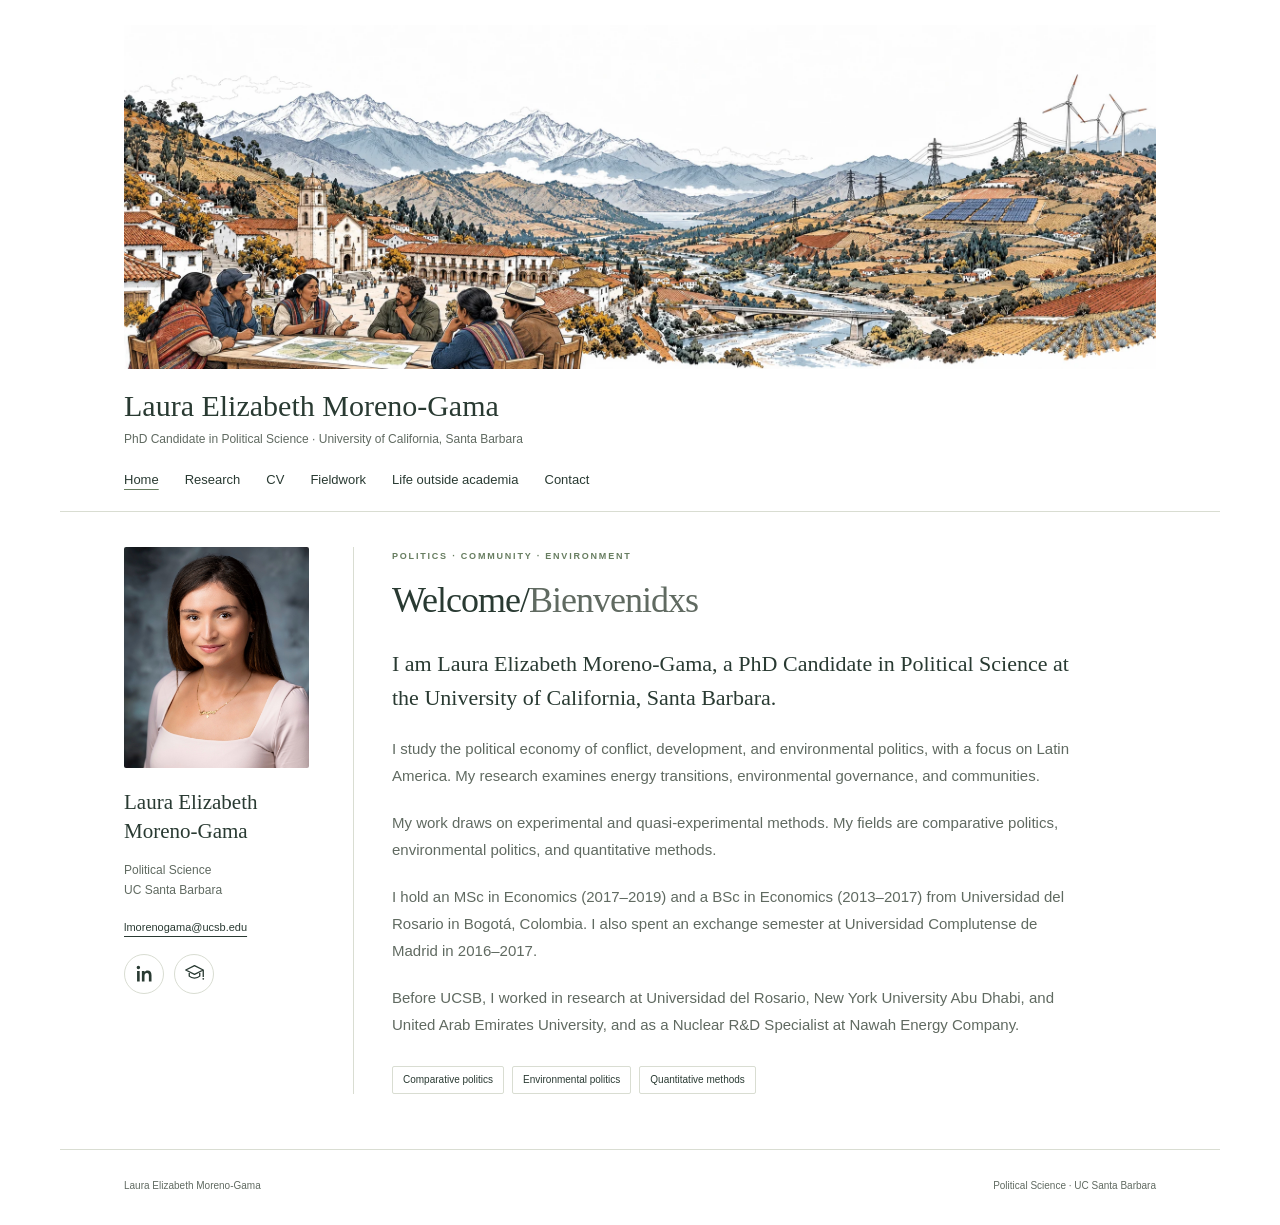
==== index.html @ 725a208e "Add LinkedIn and Google Scholar icons to profile sidebar" ====
<!DOCTYPE html>
<html lang="en">
<head>
  <meta charset="utf-8">
  <meta name="viewport" content="width=device-width, initial-scale=1">
  <meta name="description" content="Laura Elizabeth Moreno-Gama, PhD Candidate in Political Science at the University of California, Santa Barbara. Comparative politics, political economy, and environmental politics.">
  <meta name="theme-color" content="#ffffff">
  <title>Laura Elizabeth Moreno-Gama · Political Science</title>
  <link rel="stylesheet" href="assets/style.css">
</head>
<body>
  <a class="skip" href="#main">Skip to content</a>
  <header class="header">
    <figure class="research-banner"><img src="assets/community-energy-banner.webp" width="2048" height="683" alt="Illustrated Andean landscape with Indigenous community leaders discussing a land plan, a town, river, farmland, solar panels, and wind turbines." fetchpriority="high"></figure>
    <a class="wordmark" href="index.html" aria-label="Laura Elizabeth Moreno-Gama, home">Laura Elizabeth Moreno-Gama<span>PhD Candidate in Political Science · University of California, Santa Barbara</span></a>
    <nav aria-label="Main navigation"><a href="index.html" aria-current="page">Home</a><a href="research.html">Research</a><a href="cv.html">CV</a><a href="fieldwork.html">Fieldwork</a><a href="life.html">Life outside academia</a><a href="contact.html">Contact</a></nav>
  </header>
  <main id="main" class="home-layout">
    <aside class="profile-sidebar" aria-label="Profile and contact information">
      <img class="portrait-photo" src="assets/Laura.jpg" alt="Portrait of Laura Elizabeth Moreno-Gama" width="1362" height="1630">
      <p class="sidebar-name">Laura Elizabeth<br>Moreno-Gama</p>
      <p class="sidebar-affiliation">Political Science<br>UC Santa Barbara</p>
      <a class="sidebar-email" href="mailto:lmorenogama@ucsb.edu">lmorenogama@ucsb.edu</a>
      <div class="profile-links" aria-label="Academic and professional profiles">
        <a href="https://www.linkedin.com/in/laura-elizabeth-moreno-gama-568372117/" aria-label="Laura Elizabeth Moreno-Gama on LinkedIn" title="LinkedIn"><svg viewBox="0 0 24 24" aria-hidden="true" fill="currentColor"><path d="M5 3a2 2 0 1 0 0 4 2 2 0 0 0 0-4ZM3.5 9h3v12h-3ZM9 9h3v1.6c.8-1.2 1.9-1.9 3.5-1.9 3.2 0 4.5 2 4.5 5.3v7h-3v-6.5c0-1.8-.5-3-2.2-3-1.8 0-2.8 1.3-2.8 3.3V21H9Z"/></svg></a>
        <a href="https://scholar.google.com/citations?user=uD2NtRcAAAAJ&amp;hl=en&amp;authuser=1" aria-label="Laura Elizabeth Moreno-Gama on Google Scholar" title="Google Scholar"><svg viewBox="0 0 24 24" aria-hidden="true" fill="none" stroke="currentColor" stroke-width="1.5" stroke-linejoin="round"><path d="m2 8 10-5 10 5-10 5-10-5ZM6 10v5c3 3 9 3 12 0v-5M22 8v8"/><circle cx="22" cy="18" r="1" fill="currentColor" stroke="none"/></svg></a>
      </div>
    </aside>
    <section class="welcome" aria-labelledby="welcome-title">
      <p class="eyebrow">Politics · Community · Environment</p>
      <h1 id="welcome-title">Welcome/<span lang="es">Bienvenidxs</span></h1>
      <p class="welcome-lead">I am Laura Elizabeth Moreno-Gama, a PhD Candidate in Political Science at the University of California, Santa Barbara.</p>
      <p>I study the political economy of conflict, development, and environmental politics, with a focus on Latin America. My research examines energy transitions, environmental governance, and communities.</p>
      <p>My work draws on experimental and quasi-experimental methods. My fields are comparative politics, environmental politics, and quantitative methods.</p>
      <p>I hold an MSc in Economics (2017–2019) and a BSc in Economics (2013–2017) from Universidad del Rosario in Bogotá, Colombia. I also spent an exchange semester at Universidad Complutense de Madrid in 2016–2017.</p>
      <p>Before UCSB, I worked in research at Universidad del Rosario, New York University Abu Dhabi, and United Arab Emirates University, and as a Nuclear R&amp;D Specialist at Nawah Energy Company.</p>
      <div class="tags" aria-label="Research interests"><span>Comparative politics</span><span>Environmental politics</span><span>Quantitative methods</span></div>
    </section>
  </main>
  <footer><span>Laura Elizabeth Moreno-Gama</span><span>Political Science · UC Santa Barbara</span></footer>
</body>
</html>
---- assets/style.css ----
:root{--paper:#ffffff;--ink:#293a32;--muted:#606a61;--sage:#677d60;--line:#d9ddd2;--wash:#ffffff}*{box-sizing:border-box}html{scroll-behavior:smooth;scroll-padding-top:30px}body{margin:0;background:var(--paper);color:var(--ink);font-family:Arial,Helvetica,sans-serif;font-size:16px;line-height:1.65}a{color:inherit;text-underline-offset:5px}a:focus-visible{outline:2px solid var(--sage);outline-offset:6px}.skip{position:absolute;top:-100px;left:20px;background:var(--paper);padding:12px;z-index:10}.skip:focus{top:12px}.header,main,footer{max-width:1240px;margin:auto;padding-left:64px;padding-right:64px}.header{display:flex;justify-content:space-between;align-items:center;padding-top:30px;padding-bottom:26px;border-bottom:1px solid var(--line);gap:25px}.wordmark{text-decoration:none;font-family:Georgia,'Times New Roman',serif;font-size:21px}.wordmark span{display:block;font-family:Arial,sans-serif;font-size:10px;letter-spacing:1.6px;text-transform:uppercase;color:var(--muted);margin-top:2px}nav{display:flex;gap:30px;font-size:13px}nav a{text-decoration:none}nav a:hover,.text-link:hover{color:var(--sage)}.hero{display:grid;grid-template-columns:1.3fr 1fr;gap:70px;align-items:center;padding:85px 0 65px}.eyebrow,.tiny-label{text-transform:uppercase;letter-spacing:1.8px;font-size:10px;font-weight:600}.eyebrow{color:var(--sage);margin:0 0 24px}.dot{display:inline-block;width:6px;height:6px;background:var(--sage);border-radius:100%;margin-right:8px;vertical-align:middle}h1,h2,h3{font-family:Georgia,'Times New Roman',serif;font-weight:400;line-height:1.12;letter-spacing:-1.6px}h1{font-size:clamp(42px,4.8vw,65px);margin:0 0 28px}.period{color:var(--sage)}.affiliation{font-size:14px;line-height:1.8}.affiliation span{color:var(--muted)}.intro{max-width:420px;color:var(--muted);font-size:16px;margin:25px 0}.text-link{display:inline-flex;gap:35px;border-bottom:1px solid var(--sage);padding-bottom:7px;font-size:12px;text-decoration:none;margin-top:8px}.portrait{margin:0}.portrait-frame{position:relative;height:410px;background:#e8ecdf;overflow:hidden;border-radius:48% 48% 2px 2px;color:#7b8c6c}.botanical{height:100%;width:100%;opacity:.65;position:absolute;left:0;top:0}.portrait-note{position:absolute;bottom:28px;left:0;right:0;text-align:center;display:flex;flex-direction:column;font-family:Georgia,serif;font-size:20px;gap:4px}.portrait-note .tiny-label{font-family:Arial,sans-serif;font-size:8px}figcaption{font-size:10px;color:var(--muted);text-align:center;margin-top:15px;letter-spacing:.3px}.interlude{display:flex;align-items:center;gap:30px;padding:19px 0;border-top:1px solid var(--line);border-bottom:1px solid var(--line);font-size:10px;letter-spacing:2px;text-transform:uppercase;color:var(--muted)}.interlude i{color:#99a58e;font-style:normal}.section{padding:75px 0;border-bottom:1px solid var(--line)}.about{display:grid;grid-template-columns:1fr 1.3fr;gap:80px}.section-label>span{font-size:10px;letter-spacing:1.7px;text-transform:uppercase;color:var(--sage)}h2{font-size:38px;margin:20px 0;letter-spacing:-1px}.section-body p{color:var(--muted);font-size:14px;margin:0 0 20px}.section-body .lead{font-size:21px;font-family:Georgia,serif;line-height:1.55;color:var(--ink)}.section-body .editor-note{font-size:11px;color:var(--muted)}.tags{display:flex;flex-wrap:wrap;gap:8px;margin-top:28px}.tags span{font-size:10px;padding:5px 10px;border:1px solid var(--line);border-radius:2px}.research-heading{display:flex;justify-content:space-between;align-items:end;gap:30px;margin-bottom:32px}.research-heading h2{margin:0}.research-heading .eyebrow{margin-bottom:16px}.research-heading>p{font-size:12px;color:var(--muted);margin:0}.cards{display:grid;grid-template-columns:repeat(3,1fr);gap:18px}.card{background:var(--wash);padding:24px;display:flex;flex-direction:column;border:1px solid #e1e4d9}.card-top{display:flex;justify-content:space-between;color:var(--sage);font-size:13px;margin-bottom:35px}.card .tiny-label{font-size:8px;letter-spacing:1.4px;color:var(--sage);margin:0 0 12px}h3{font-size:27px;letter-spacing:-.5px;margin:0 0 18px}.description{font-size:12px;color:var(--muted);margin:0 0 28px}.card-status{font-size:9px;margin:auto 0 0;padding-top:14px;border-top:1px solid var(--line);color:var(--muted)}.cv,.contact{display:flex;justify-content:space-between;align-items:center;gap:60px}.cv h2,.contact h2{margin:0 0 18px}.cv .eyebrow,.contact .eyebrow{margin-bottom:18px}.cv p:not(.eyebrow),.contact p:not(.eyebrow){font-size:13px;color:var(--muted);margin-bottom:0}.cv-placeholder{display:flex;align-items:center;gap:24px;padding:22px 28px;border:1px solid var(--line);font-size:13px}.cv-placeholder>span:first-child{font-size:24px;color:var(--sage)}.cv-placeholder small{display:block;font-size:10px;color:var(--muted);margin-top:3px}.contact-list{min-width:290px;font-size:12px}.contact-list>div{display:flex;justify-content:space-between;gap:30px;padding:16px 0;border-bottom:1px solid var(--line)}dt{color:var(--ink)}dd{margin:0;color:var(--muted)}footer{display:flex;justify-content:space-between;gap:20px;padding-top:28px;padding-bottom:30px;font-size:10px;color:var(--muted)}footer a{text-decoration:none}@media(min-width:1500px){.hero{padding-top:100px;padding-bottom:85px}}@media(max-width:900px){.header,main,footer{padding-left:30px;padding-right:30px}.hero{gap:35px}.portrait-frame{height:360px}.about{gap:35px}.cards{gap:12px}.card{padding:18px}.research-heading{align-items:start}.contact-list{min-width:250px}}@media(max-width:650px){.header{align-items:start;flex-direction:column;gap:20px;padding-top:22px;padding-bottom:20px}nav{gap:26px;width:100%;justify-content:space-between}.header,main,footer{padding-left:24px;padding-right:24px}.hero{grid-template-columns:1fr;padding:50px 0 40px;gap:40px}h1{font-size:48px}.portrait{max-width:360px;width:100%;justify-self:center}.portrait-frame{height:360px}.eyebrow{font-size:9px;letter-spacing:1.3px}.intro{max-width:100%}.interlude{gap:16px;justify-content:space-between;font-size:8px;letter-spacing:1px}.section{padding:48px 0}.about{grid-template-columns:1fr;gap:14px}h2{font-size:33px}.research-heading{display:block}.research-heading>p{margin-top:18px}.cards{grid-template-columns:1fr;gap:16px}.card{padding:25px}.card-top{margin-bottom:24px}.description{font-size:14px}.cv,.contact{align-items:stretch;flex-direction:column;gap:24px}.cv-placeholder{align-self:start}.contact-list{margin:0;min-width:0}footer{flex-direction:column;gap:8px;padding-top:25px;padding-bottom:25px}}@media(prefers-reduced-motion:reduce){html{scroll-behavior:auto}}

.arrow{width:12px;height:12px;display:inline-block;vertical-align:middle}

/* A quiet home and separate pages, with Colombia close to the heart. */
.header,main,footer{max-width:1160px}
.wordmark{font-size:20px}
nav{gap:23px;flex-wrap:wrap}
nav a[aria-current="page"]{text-decoration:underline;text-decoration-color:var(--sage);text-decoration-thickness:1px}
.hero{min-height:calc(100svh - 210px);padding:65px 0;gap:80px;grid-template-columns:1.35fr 1fr}
.hero h1{font-size:clamp(40px,4.5vw,60px)}
.hero .intro{font-size:15px;max-width:400px}
.portrait-frame{height:345px;background:#eceee5}
.home-roots{display:flex;align-items:center;gap:12px;font-family:Georgia,serif;font-size:17px;margin:26px 0;color:var(--ink)}
.colombia-mark{display:inline-block;flex:none;width:24px;height:16px;background:linear-gradient(to bottom,#e6b82c 0 50%,#315a97 50% 75%,#b8423d 75%);border-radius:1px}
.home-links{display:flex;flex-wrap:wrap;gap:16px;margin-top:34px;font-size:13px}
.home-links a{text-decoration:none}.home-links a:hover{text-decoration:underline}.home-links span{margin-left:16px;color:#a4ad9b}
.roots-footer{display:flex;align-items:center;gap:9px}.roots-footer .colombia-mark{width:15px;height:10px}
footer{border-top:1px solid var(--line)}
.section{border:0;min-height:55vh;padding:80px 0}
.section h1{font-size:clamp(36px,4vw,48px);letter-spacing:-1px;margin:20px 0 30px}
.research-heading h1{margin:0}.research-heading{align-items:center}
.roots-note{display:flex;gap:24px;border-top:1px solid var(--line);padding:35px 0 50px;max-width:700px}
.roots-note .colombia-mark{margin-top:3px}.roots-note .eyebrow{margin:0 0 15px}.roots-note h2{font-size:28px;margin:0 0 15px}.roots-note p:last-child{font-size:14px;color:var(--muted);margin:0}
@media(max-width:900px){.header{flex-wrap:wrap}.hero{gap:35px}.portrait-frame{height:320px}.wordmark{font-size:19px}}
@media(max-width:650px){.hero{grid-template-columns:1fr;min-height:0;padding:40px 0;gap:32px}.hero h1{font-size:43px}.portrait{max-width:265px}.portrait-frame{height:270px}.hero .eyebrow{margin-bottom:20px}.home-links{gap:12px;margin-top:25px}.home-links span{margin-left:12px}nav{gap:17px;justify-content:flex-start;font-size:12px}.section{padding:42px 0;min-height:0}.research-heading{display:block}.section h1{font-size:36px}.roots-note{gap:15px}footer{padding-top:22px}}

.profile-details{max-width:760px;padding:0 0 50px;color:var(--muted);font-size:15px}.profile-details h2{color:var(--ink);font-size:30px}.profile-details li{margin:10px 0}.profile-details ul{padding-left:20px}.project-list{max-width:850px}.project{padding:27px 0;border-top:1px solid var(--line)}.project h3{font-size:26px;line-height:1.3}.project p{font-size:14px;color:var(--muted)}.project .eyebrow{font-size:9px;margin-bottom:12px}.research-intro{max-width:650px;color:var(--muted);margin-bottom:45px}.education-list>div{display:grid;grid-template-columns:140px 1fr;gap:20px;padding:20px 0;border-top:1px solid var(--line)}.education-list dd{color:var(--ink)}a.cv-placeholder{text-decoration:none}a.cv-placeholder:hover{background:var(--wash)}.contact-list a{overflow-wrap:anywhere}@media(max-width:650px){.education-list>div{grid-template-columns:1fr;gap:6px}.project h3{font-size:24px}.profile-details{padding-bottom:35px}}

/* White surfaces and a simple, uncropped portrait. */
.portrait-photo{display:block;width:100%;max-width:320px;height:auto;margin:0 auto;border-radius:2px}
.portrait-frame{background:#ffffff}
a.cv-placeholder:hover{border-color:var(--sage)}

/* Banner-led academic layout; white surfaces and the original serif typography. */
.header{display:block;padding-top:25px;padding-bottom:20px}
.research-banner{margin:0 0 17px}
.research-banner img{display:block;width:100%;height:auto;aspect-ratio:2048/683;object-fit:contain}
.research-banner figcaption{display:flex;justify-content:space-between;gap:12px;text-align:left;margin-top:8px;font-size:10px;color:var(--muted)}
.research-banner figcaption span{font-size:9px}
.wordmark{display:block;font-size:30px;line-height:1.3}
.wordmark span{font-size:12px;letter-spacing:0;text-transform:none;line-height:1.6;margin-top:5px}
.header nav{margin-top:20px;gap:26px;font-size:13px}
.home-layout{display:grid;grid-template-columns:230px minmax(0,1fr);gap:38px;padding-top:35px;padding-bottom:55px}
.profile-sidebar{border-right:1px solid var(--line);padding-right:30px;font-size:13px;min-width:0}
.profile-sidebar .portrait-photo{max-width:185px;margin:0 0 20px}
.sidebar-name{font-family:Georgia,'Times New Roman',serif;font-size:21px;line-height:1.35;margin:0 0 16px}
.sidebar-affiliation{font-size:12px;color:var(--muted);margin:0 0 16px}
.sidebar-email{font-size:11px;overflow-wrap:anywhere}
.profile-sidebar .home-roots{font-family:Arial,Helvetica,sans-serif;font-size:10px;gap:8px;margin:20px 0 0}
.profile-sidebar .colombia-mark{width:18px;height:12px}
.welcome{padding-top:2px;max-width:690px}
.welcome .eyebrow{font-size:9px;margin-bottom:14px}
.welcome h1{font-size:36px;letter-spacing:-1px;line-height:1.25;margin:0 0 24px}
.welcome h1 span{color:var(--muted)}
.welcome p:not(.eyebrow){font-size:15px;color:var(--muted);line-height:1.8;margin:0 0 20px}
.welcome p.welcome-lead{font-family:Georgia,'Times New Roman',serif;font-size:22px;line-height:1.55;color:var(--ink)}
.welcome .home-links{margin-top:27px;gap:14px;font-size:12px}
@media(max-width:900px){.home-layout{grid-template-columns:200px minmax(0,1fr);gap:27px}.profile-sidebar{padding-right:24px}.welcome h1{font-size:32px}.wordmark{font-size:28px}}
@media(max-width:650px){.header{padding-top:18px;padding-bottom:18px}.research-banner{margin-bottom:15px}.research-banner figcaption{display:block;font-size:9px}.research-banner figcaption span{display:block;margin-top:3px}.wordmark{font-size:25px}.wordmark span{font-size:11px;max-width:290px}.header nav{gap:20px;margin-top:17px;font-size:12px}.home-layout{grid-template-columns:1fr;gap:26px;padding-top:25px;padding-bottom:35px}.profile-sidebar{border-right:0;border-bottom:1px solid var(--line);padding:0 0 22px;display:grid;grid-template-columns:108px minmax(0,1fr);column-gap:20px;align-content:start}.profile-sidebar .portrait-photo{grid-column:1;grid-row:1/5;width:108px;margin:0}.sidebar-name{grid-column:2;font-size:19px;margin:0 0 8px}.sidebar-affiliation{grid-column:2;margin:0 0 8px;font-size:11px}.sidebar-email{grid-column:2;font-size:10px}.profile-sidebar .home-roots{grid-column:2;margin:12px 0 0;font-size:9px;flex-wrap:wrap;gap:6px}.welcome h1{font-size:31px}.welcome p.welcome-lead{font-size:21px}.welcome p:not(.eyebrow){font-size:14px}.welcome .home-links{gap:10px}.welcome .home-links span{margin-left:10px}}

/* A single biography, with personal stories and fieldwork on their own pages. */
.personal-page,.fieldwork-page{max-width:780px;min-height:0}
.personal-page h2,.fieldwork-page h2{font-size:27px;line-height:1.3}
.personal-page p:not(.eyebrow),.fieldwork-page p:not(.eyebrow){font-size:15px;color:var(--muted);line-height:1.85}
.personal-detail{margin-top:35px;padding-top:10px;border-top:1px solid var(--line)}
.content-placeholder{margin-top:35px;padding:5px 0 15px;border-top:1px solid var(--line)}
.page-intro{max-width:620px}
@media(max-width:650px){.header nav{column-gap:20px;row-gap:14px}.welcome h1{font-size:29px}.personal-page h2,.fieldwork-page h2{font-size:25px}}

.fieldwork-nav{display:flex;gap:8px;border-bottom:1px solid var(--line);margin:28px 0 32px}
.fieldwork-nav a{padding:9px 20px;text-decoration:none;font-size:14px;border-bottom:2px solid transparent}
.fieldwork-nav a[aria-current="page"]{border-bottom-color:var(--sage);color:var(--ink)}
.fieldwork-nav a:hover{color:var(--sage)}
.fieldwork-story h2{margin-top:0}
.fieldwork-page p.fieldwork-lead{font-family:Georgia,'Times New Roman',serif;font-size:22px;line-height:1.6;color:var(--ink)}

.profile-links{display:flex;gap:10px;margin-top:16px}
.profile-links a{display:inline-flex;align-items:center;justify-content:center;width:40px;height:40px;border:1px solid var(--line);border-radius:50%;color:var(--ink)}
.profile-links a:hover{color:var(--sage);border-color:var(--sage)}
.profile-links svg{width:21px;height:21px}
@media(max-width:650px){.profile-sidebar .profile-links{grid-column:2;margin-top:12px}}
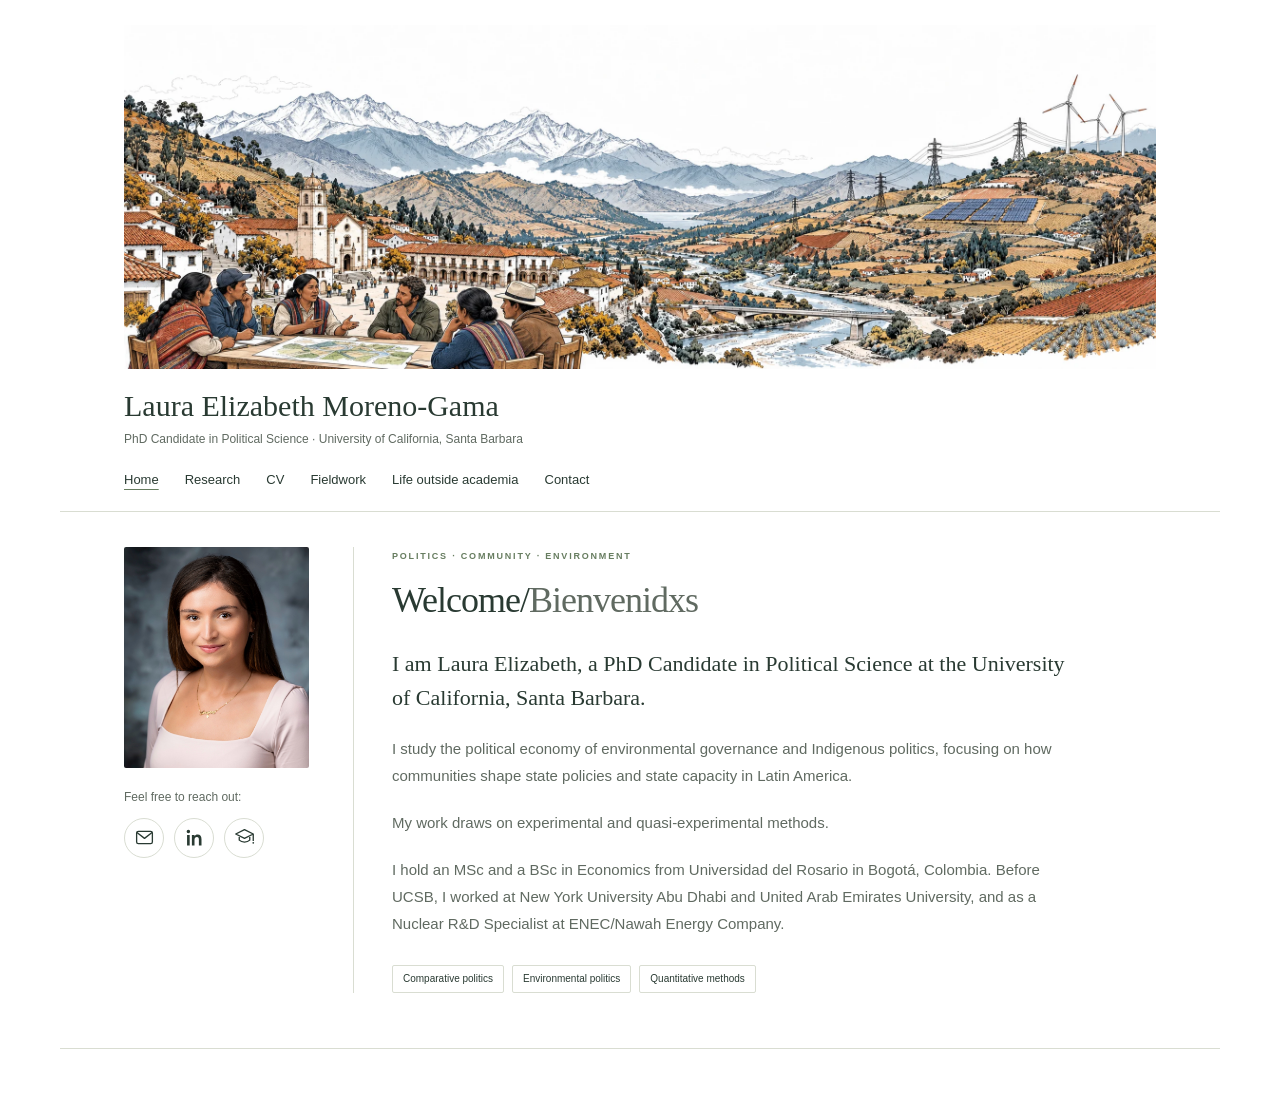
==== commit 129072a5: "Refine research bio and simplify profile contact sidebar" ====
--- a/index.html
+++ b/index.html
@@ -3,7 +3,7 @@
 <head>
   <meta charset="utf-8">
   <meta name="viewport" content="width=device-width, initial-scale=1">
-  <meta name="description" content="Laura Elizabeth Moreno-Gama, PhD Candidate in Political Science at the University of California, Santa Barbara. Comparative politics, political economy, and environmental politics.">
+  <meta name="description" content="Laura Elizabeth Moreno-Gama, PhD Candidate in Political Science at the University of California, Santa Barbara. Environmental governance, Indigenous politics, communities, and state capacity in Latin America.">
   <meta name="theme-color" content="#ffffff">
   <title>Laura Elizabeth Moreno-Gama · Political Science</title>
   <link rel="stylesheet" href="assets/style.css">
@@ -18,10 +18,9 @@
   <main id="main" class="home-layout">
     <aside class="profile-sidebar" aria-label="Profile and contact information">
       <img class="portrait-photo" src="assets/Laura.jpg" alt="Portrait of Laura Elizabeth Moreno-Gama" width="1362" height="1630">
-      <p class="sidebar-name">Laura Elizabeth<br>Moreno-Gama</p>
-      <p class="sidebar-affiliation">Political Science<br>UC Santa Barbara</p>
-      <a class="sidebar-email" href="mailto:lmorenogama@ucsb.edu">lmorenogama@ucsb.edu</a>
-      <div class="profile-links" aria-label="Academic and professional profiles">
+      <p class="reach-out">Feel free to reach out:</p>
+      <div class="profile-links" aria-label="Contact and academic profiles">
+        <a href="mailto:lmorenogama@ucsb.edu" aria-label="Email Laura Elizabeth Moreno-Gama at lmorenogama@ucsb.edu" title="Email"><svg viewBox="0 0 24 24" aria-hidden="true" fill="none" stroke="currentColor" stroke-width="1.5" stroke-linejoin="round"><rect x="3" y="5" width="18" height="14" rx="2"/><path d="m3 6 9 7 9-7"/></svg></a>
         <a href="https://www.linkedin.com/in/laura-elizabeth-moreno-gama-568372117/" aria-label="Laura Elizabeth Moreno-Gama on LinkedIn" title="LinkedIn"><svg viewBox="0 0 24 24" aria-hidden="true" fill="currentColor"><path d="M5 3a2 2 0 1 0 0 4 2 2 0 0 0 0-4ZM3.5 9h3v12h-3ZM9 9h3v1.6c.8-1.2 1.9-1.9 3.5-1.9 3.2 0 4.5 2 4.5 5.3v7h-3v-6.5c0-1.8-.5-3-2.2-3-1.8 0-2.8 1.3-2.8 3.3V21H9Z"/></svg></a>
         <a href="https://scholar.google.com/citations?user=uD2NtRcAAAAJ&amp;hl=en&amp;authuser=1" aria-label="Laura Elizabeth Moreno-Gama on Google Scholar" title="Google Scholar"><svg viewBox="0 0 24 24" aria-hidden="true" fill="none" stroke="currentColor" stroke-width="1.5" stroke-linejoin="round"><path d="m2 8 10-5 10 5-10 5-10-5ZM6 10v5c3 3 9 3 12 0v-5M22 8v8"/><circle cx="22" cy="18" r="1" fill="currentColor" stroke="none"/></svg></a>
       </div>
@@ -29,14 +28,13 @@
     <section class="welcome" aria-labelledby="welcome-title">
       <p class="eyebrow">Politics · Community · Environment</p>
       <h1 id="welcome-title">Welcome/<span lang="es">Bienvenidxs</span></h1>
-      <p class="welcome-lead">I am Laura Elizabeth Moreno-Gama, a PhD Candidate in Political Science at the University of California, Santa Barbara.</p>
-      <p>I study the political economy of conflict, development, and environmental politics, with a focus on Latin America. My research examines energy transitions, environmental governance, and communities.</p>
-      <p>My work draws on experimental and quasi-experimental methods. My fields are comparative politics, environmental politics, and quantitative methods.</p>
-      <p>I hold an MSc in Economics (2017–2019) and a BSc in Economics (2013–2017) from Universidad del Rosario in Bogotá, Colombia. I also spent an exchange semester at Universidad Complutense de Madrid in 2016–2017.</p>
-      <p>Before UCSB, I worked in research at Universidad del Rosario, New York University Abu Dhabi, and United Arab Emirates University, and as a Nuclear R&amp;D Specialist at Nawah Energy Company.</p>
+      <p class="welcome-lead">I am Laura Elizabeth, a PhD Candidate in Political Science at the University of California, Santa Barbara.</p>
+      <p>I study the political economy of environmental governance and Indigenous politics, focusing on how communities shape state policies and state capacity in Latin America.</p>
+      <p>My work draws on experimental and quasi-experimental methods.</p>
+      <p>I hold an MSc and a BSc in Economics from Universidad del Rosario in Bogotá, Colombia. Before UCSB, I worked at New York University Abu Dhabi and United Arab Emirates University, and as a Nuclear R&amp;D Specialist at ENEC/Nawah Energy Company.</p>
       <div class="tags" aria-label="Research interests"><span>Comparative politics</span><span>Environmental politics</span><span>Quantitative methods</span></div>
     </section>
   </main>
-  <footer><span>Laura Elizabeth Moreno-Gama</span><span>Political Science · UC Santa Barbara</span></footer>
+  <footer></footer>
 </body>
 </html>
--- a/assets/style.css
+++ b/assets/style.css
@@ -80,3 +80,7 @@
 .profile-links a:hover{color:var(--sage);border-color:var(--sage)}
 .profile-links svg{width:21px;height:21px}
 @media(max-width:650px){.profile-sidebar .profile-links{grid-column:2;margin-top:12px}}
+
+.reach-out{font-size:12px;color:var(--muted);margin:0 0 10px}
+.profile-sidebar .profile-links{margin-top:0}
+@media(max-width:650px){.profile-sidebar .portrait-photo{grid-row:1/3}.profile-sidebar .reach-out{grid-column:2;align-self:end;margin:0 0 10px}.profile-sidebar .profile-links{grid-column:2;align-self:start;margin-top:0}}
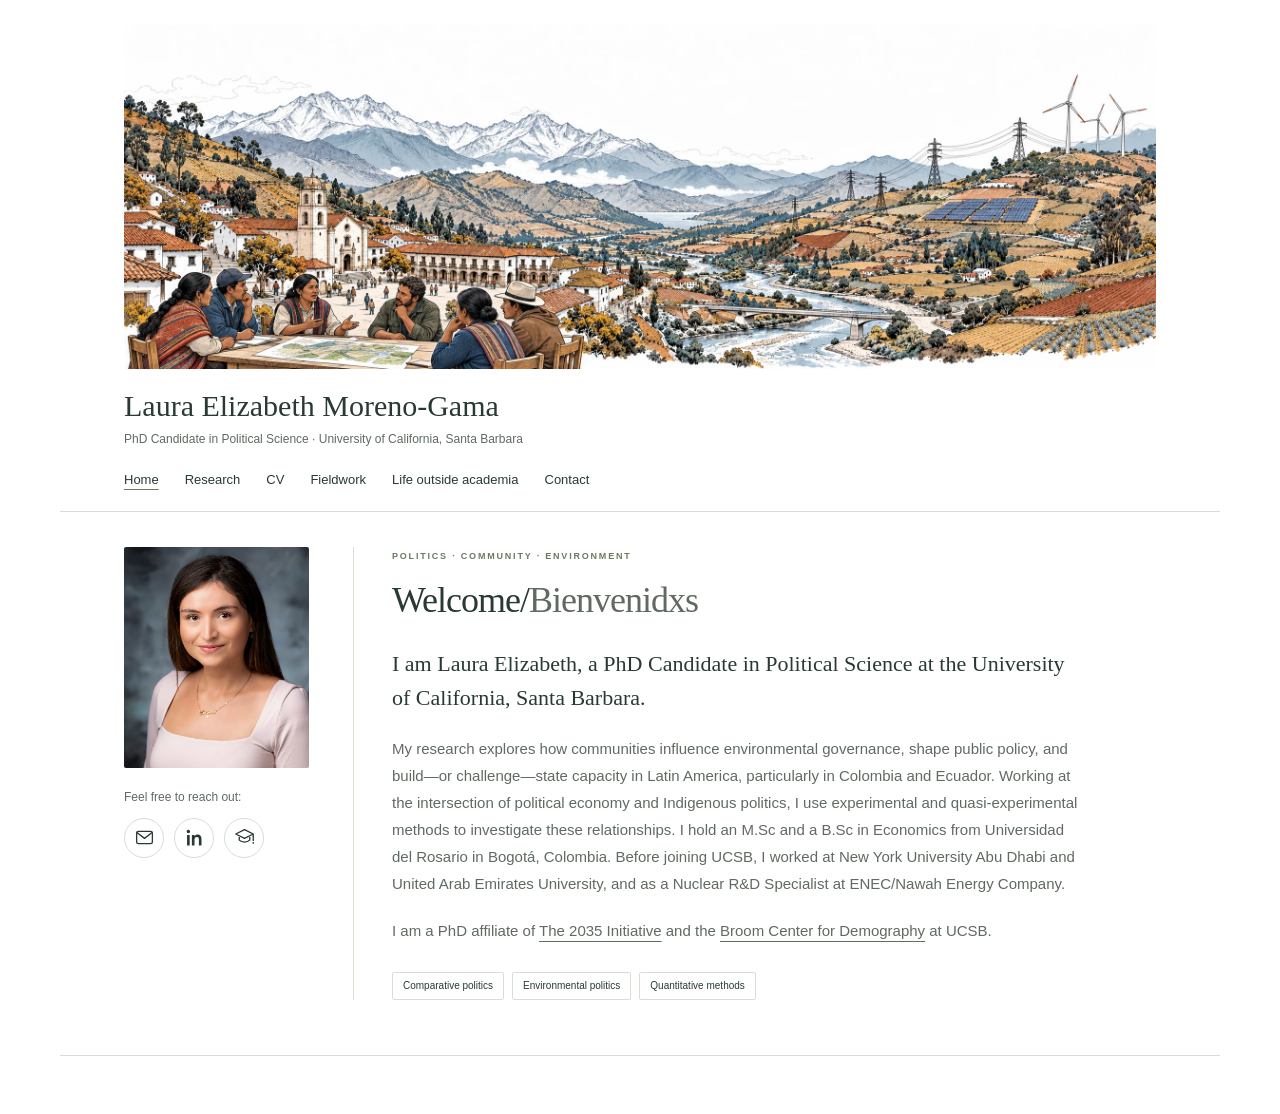
==== commit 16a98e59: "Update biography and add linked PhD affiliations" ====
--- a/index.html
+++ b/index.html
@@ -29,9 +29,8 @@
       <p class="eyebrow">Politics · Community · Environment</p>
       <h1 id="welcome-title">Welcome/<span lang="es">Bienvenidxs</span></h1>
       <p class="welcome-lead">I am Laura Elizabeth, a PhD Candidate in Political Science at the University of California, Santa Barbara.</p>
-      <p>I study the political economy of environmental governance and Indigenous politics, focusing on how communities shape state policies and state capacity in Latin America.</p>
-      <p>My work draws on experimental and quasi-experimental methods.</p>
-      <p>I hold an MSc and a BSc in Economics from Universidad del Rosario in Bogotá, Colombia. Before UCSB, I worked at New York University Abu Dhabi and United Arab Emirates University, and as a Nuclear R&amp;D Specialist at ENEC/Nawah Energy Company.</p>
+      <p>My research explores how communities influence environmental governance, shape public policy, and build—or challenge—state capacity in Latin America, particularly in Colombia and Ecuador. Working at the intersection of political economy and Indigenous politics, I use experimental and quasi-experimental methods to investigate these relationships. I hold an M.Sc and a B.Sc in Economics from Universidad del Rosario in Bogotá, Colombia. Before joining UCSB, I worked at New York University Abu Dhabi and United Arab Emirates University, and as a Nuclear R&amp;D Specialist at ENEC/Nawah Energy Company.</p>
+      <p>I am a PhD affiliate of <a href="https://www.2035initiative.com/">The 2035 Initiative</a> and the <a href="https://www.broomcenter.ucsb.edu/">Broom Center for Demography</a> at UCSB.</p>
       <div class="tags" aria-label="Research interests"><span>Comparative politics</span><span>Environmental politics</span><span>Quantitative methods</span></div>
     </section>
   </main>
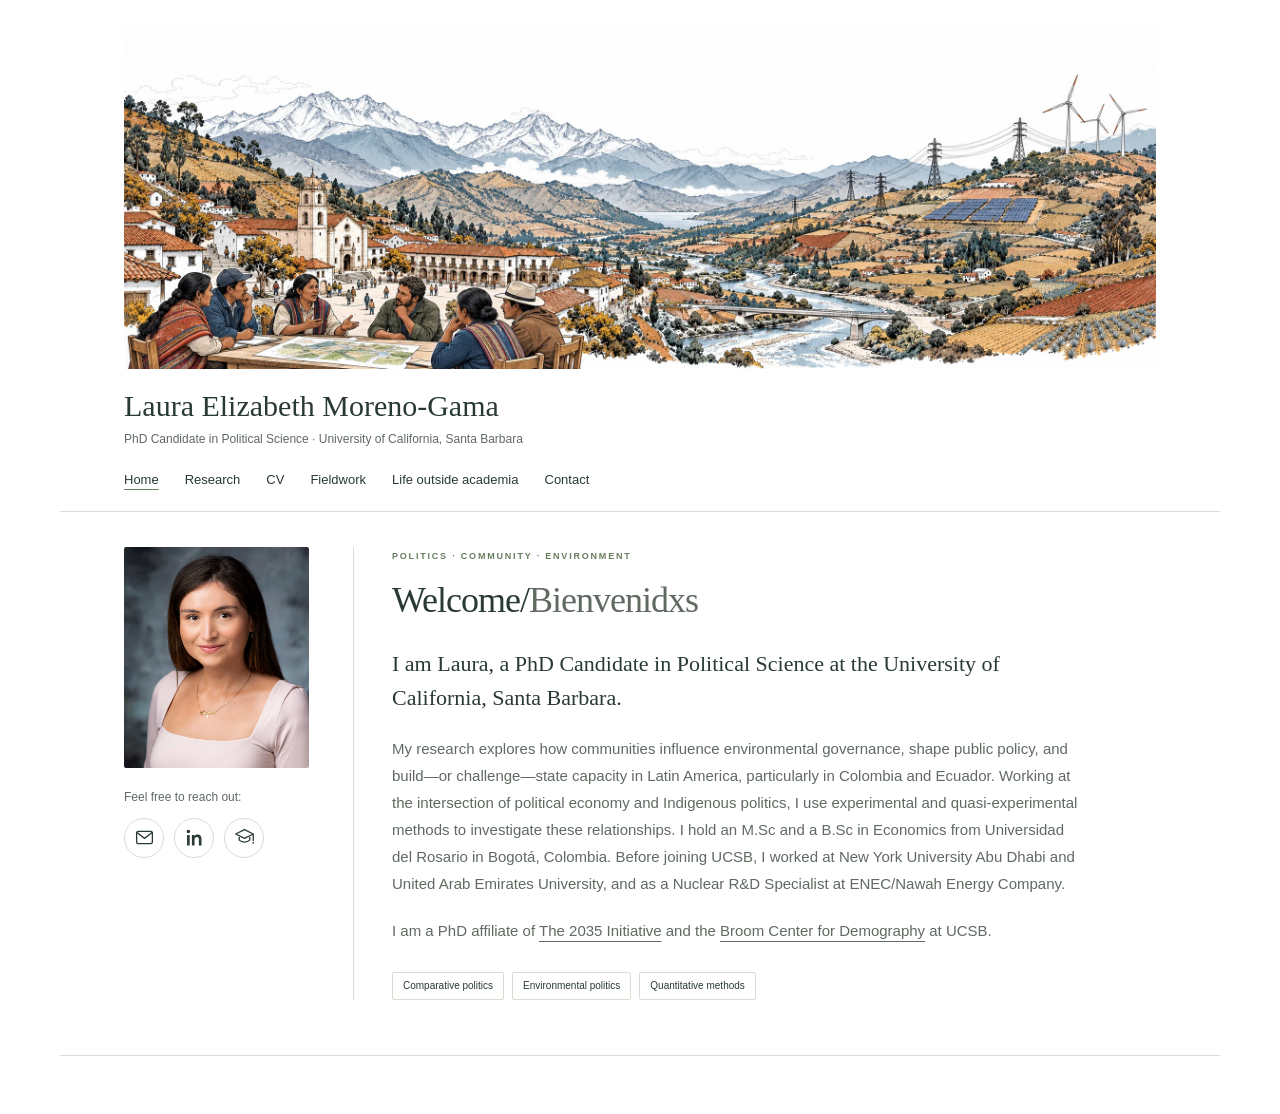
==== commit d153d24d: "Update research projects and add earlier thesis work" ====
--- a/index.html
+++ b/index.html
@@ -28,7 +28,7 @@
     <section class="welcome" aria-labelledby="welcome-title">
       <p class="eyebrow">Politics · Community · Environment</p>
       <h1 id="welcome-title">Welcome/<span lang="es">Bienvenidxs</span></h1>
-      <p class="welcome-lead">I am Laura Elizabeth, a PhD Candidate in Political Science at the University of California, Santa Barbara.</p>
+      <p class="welcome-lead">I am Laura, a PhD Candidate in Political Science at the University of California, Santa Barbara.</p>
       <p>My research explores how communities influence environmental governance, shape public policy, and build—or challenge—state capacity in Latin America, particularly in Colombia and Ecuador. Working at the intersection of political economy and Indigenous politics, I use experimental and quasi-experimental methods to investigate these relationships. I hold an M.Sc and a B.Sc in Economics from Universidad del Rosario in Bogotá, Colombia. Before joining UCSB, I worked at New York University Abu Dhabi and United Arab Emirates University, and as a Nuclear R&amp;D Specialist at ENEC/Nawah Energy Company.</p>
       <p>I am a PhD affiliate of <a href="https://www.2035initiative.com/">The 2035 Initiative</a> and the <a href="https://www.broomcenter.ucsb.edu/">Broom Center for Demography</a> at UCSB.</p>
       <div class="tags" aria-label="Research interests"><span>Comparative politics</span><span>Environmental politics</span><span>Quantitative methods</span></div>
--- a/assets/style.css
+++ b/assets/style.css
@@ -84,3 +84,10 @@
 .reach-out{font-size:12px;color:var(--muted);margin:0 0 10px}
 .profile-sidebar .profile-links{margin-top:0}
 @media(max-width:650px){.profile-sidebar .portrait-photo{grid-row:1/3}.profile-sidebar .reach-out{grid-column:2;align-self:end;margin:0 0 10px}.profile-sidebar .profile-links{grid-column:2;align-self:start;margin-top:0}}
+
+.research .project h2{font-size:26px;line-height:1.3;margin:0 0 18px;letter-spacing:-.5px}
+.research-note{font-size:12px;color:var(--muted);margin:0 0 25px}
+.research-publications,.research-early-work{max-width:850px;padding-bottom:45px}
+.research-publications>h2,.research-early-work>h2{font-size:32px}
+.project .collaborators{font-size:13px}
+@media(max-width:650px){.research .project h2{font-size:24px}.research-publications>h2,.research-early-work>h2{font-size:28px}}
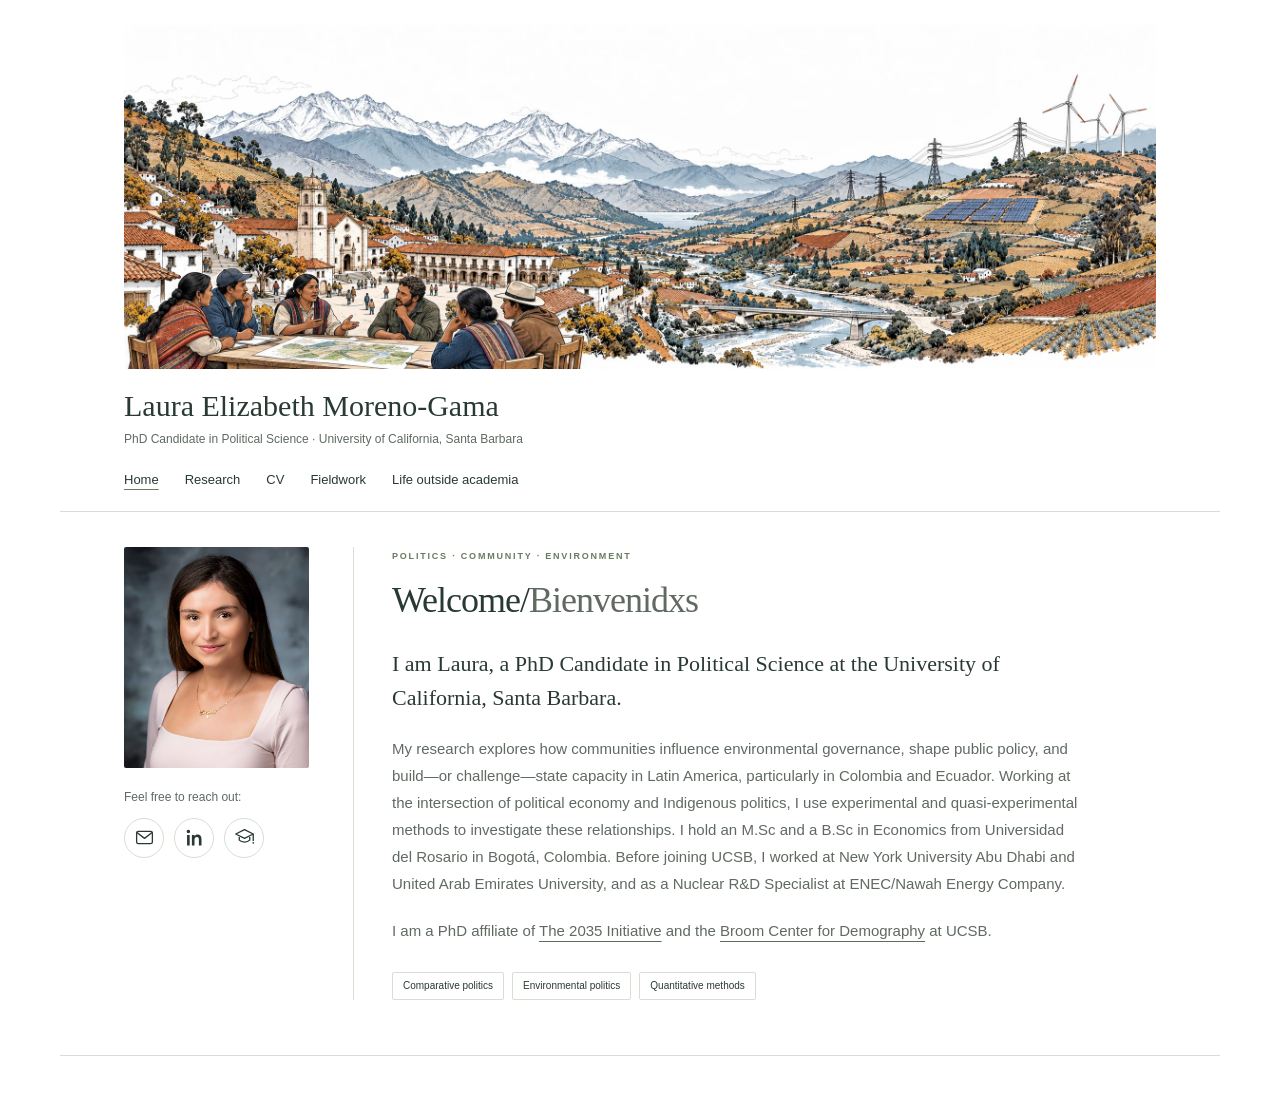
==== commit 87d49f07: "Remove Contact navigation and emphasize the CV download" ====
--- a/index.html
+++ b/index.html
@@ -13,7 +13,7 @@
   <header class="header">
     <figure class="research-banner"><img src="assets/community-energy-banner.webp" width="2048" height="683" alt="Illustrated Andean landscape with Indigenous community leaders discussing a land plan, a town, river, farmland, solar panels, and wind turbines." fetchpriority="high"></figure>
     <a class="wordmark" href="index.html" aria-label="Laura Elizabeth Moreno-Gama, home">Laura Elizabeth Moreno-Gama<span>PhD Candidate in Political Science · University of California, Santa Barbara</span></a>
-    <nav aria-label="Main navigation"><a href="index.html" aria-current="page">Home</a><a href="research.html">Research</a><a href="cv.html">CV</a><a href="fieldwork.html">Fieldwork</a><a href="life.html">Life outside academia</a><a href="contact.html">Contact</a></nav>
+    <nav aria-label="Main navigation"><a href="index.html" aria-current="page">Home</a><a href="research.html">Research</a><a href="cv.html">CV</a><a href="fieldwork.html">Fieldwork</a><a href="life.html">Life outside academia</a></nav>
   </header>
   <main id="main" class="home-layout">
     <aside class="profile-sidebar" aria-label="Profile and contact information">
--- a/assets/style.css
+++ b/assets/style.css
@@ -85,9 +85,28 @@
 .profile-sidebar .profile-links{margin-top:0}
 @media(max-width:650px){.profile-sidebar .portrait-photo{grid-row:1/3}.profile-sidebar .reach-out{grid-column:2;align-self:end;margin:0 0 10px}.profile-sidebar .profile-links{grid-column:2;align-self:start;margin-top:0}}
 
-.research .project h2{font-size:26px;line-height:1.3;margin:0 0 18px;letter-spacing:-.5px}
+/* Consistent typography across all Research sections. */
+.research-page{--research-heading-size:32px;--paper-title-size:26px;--research-text-size:14px}
+.research-page>section>h1,.research-page>section>h2{font-size:var(--research-heading-size);line-height:1.2;letter-spacing:-1px;margin:20px 0 30px}
+.research-page .project h2,.research-page .project h3{font-size:var(--paper-title-size);line-height:1.3;letter-spacing:-.5px;margin:0 0 18px}
+.research-page .project p,.research-page .project a{font-size:var(--research-text-size)}
 .research-note{font-size:12px;color:var(--muted);margin:0 0 25px}
 .research-publications,.research-early-work{max-width:850px;padding-bottom:45px}
-.research-publications>h2,.research-early-work>h2{font-size:32px}
-.project .collaborators{font-size:13px}
-@media(max-width:650px){.research .project h2{font-size:24px}.research-publications>h2,.research-early-work>h2{font-size:28px}}
+@media(max-width:650px){.research-page{--research-heading-size:28px;--paper-title-size:24px}}
+
+.paper-links{display:flex;flex-wrap:wrap;gap:12px 24px}
+
+/* Keep the CV link beside the education entries on wider screens. */
+.education-layout{display:grid;grid-template-columns:minmax(0,1fr) auto;gap:32px;align-items:start}
+.education-layout .education-list{margin:0}
+.education-layout>.text-link{margin-top:20px;white-space:nowrap;justify-self:start}
+@media(max-width:900px){.education-layout .education-list>div{grid-template-columns:110px minmax(0,1fr);gap:16px}}
+@media(max-width:650px){.education-layout{grid-template-columns:1fr;gap:16px}.education-layout .education-list>div{grid-template-columns:1fr;gap:6px}.education-layout>.text-link{margin-top:0}}
+
+/* A prominent CV download alongside education. */
+.cv-download{display:inline-flex;align-items:center;gap:14px;justify-self:start;margin-top:0;padding:20px 24px;background:var(--ink);color:var(--paper);border:2px solid var(--ink);border-radius:6px;text-decoration:none;font-size:18px;font-weight:600;line-height:1.35}
+.cv-download-icon{font-size:30px;font-weight:400}
+.cv-download small{display:block;margin-top:6px;font-size:11px;font-weight:400}
+.cv-download:hover{background:var(--sage);border-color:var(--sage)}
+@media(min-width:651px){.personal-page:has(.education-layout){max-width:none}.education-layout{grid-template-columns:minmax(0,1fr) auto}}
+@media(max-width:650px){.cv-download{max-width:100%;padding:18px 22px}}
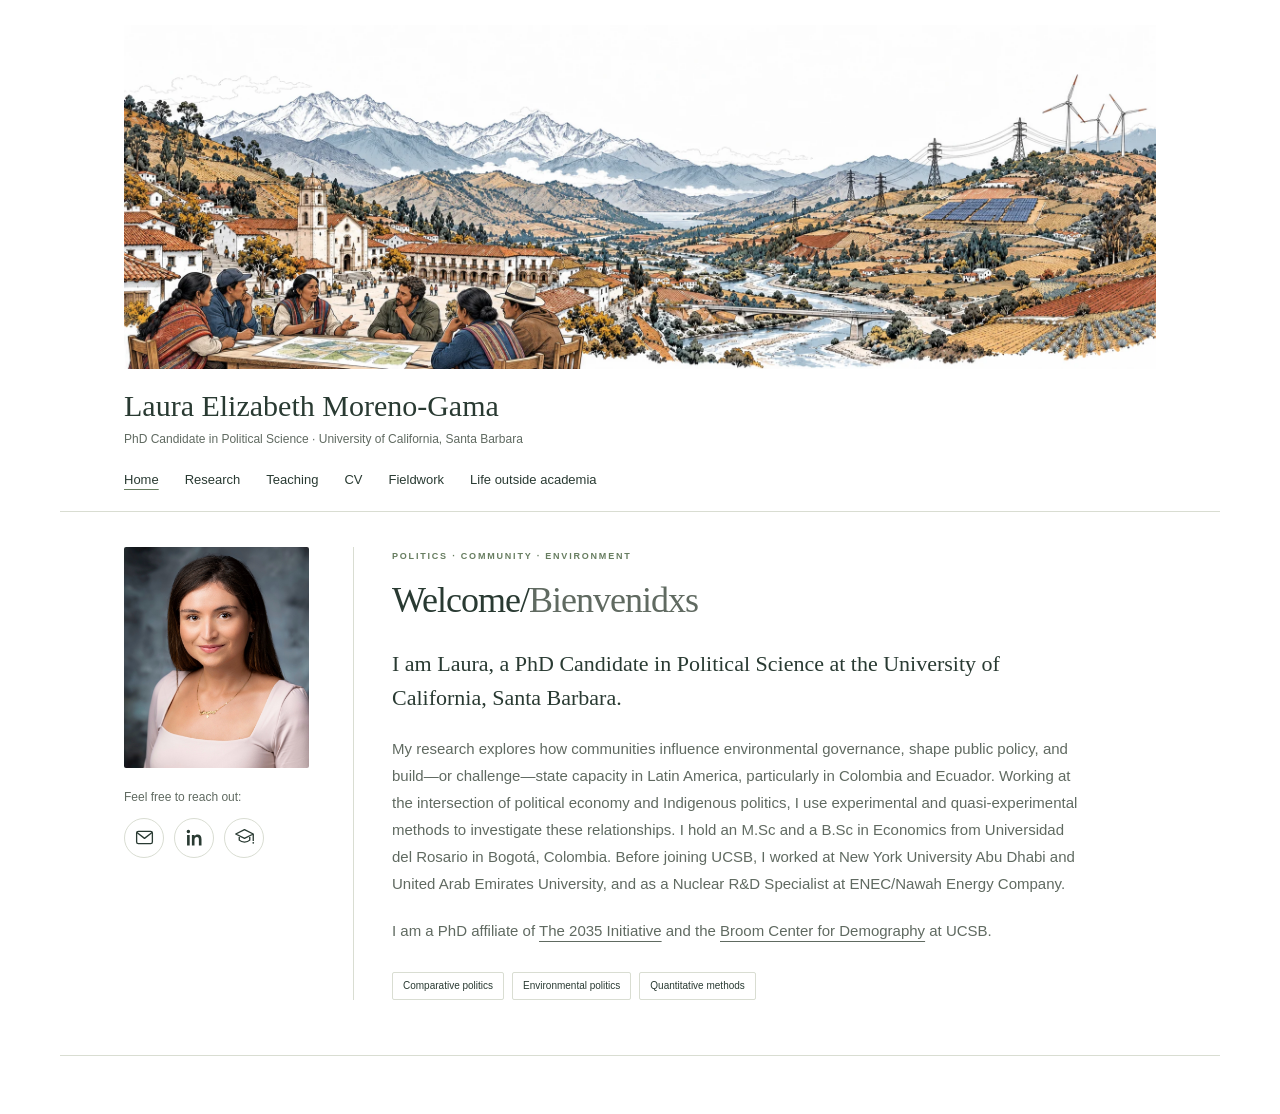
==== commit 1bed2aab: "Add Teaching page and refine fieldwork and personal headings" ====
--- a/index.html
+++ b/index.html
@@ -13,7 +13,7 @@
   <header class="header">
     <figure class="research-banner"><img src="assets/community-energy-banner.webp" width="2048" height="683" alt="Illustrated Andean landscape with Indigenous community leaders discussing a land plan, a town, river, farmland, solar panels, and wind turbines." fetchpriority="high"></figure>
     <a class="wordmark" href="index.html" aria-label="Laura Elizabeth Moreno-Gama, home">Laura Elizabeth Moreno-Gama<span>PhD Candidate in Political Science · University of California, Santa Barbara</span></a>
-    <nav aria-label="Main navigation"><a href="index.html" aria-current="page">Home</a><a href="research.html">Research</a><a href="cv.html">CV</a><a href="fieldwork.html">Fieldwork</a><a href="life.html">Life outside academia</a></nav>
+    <nav aria-label="Main navigation"><a href="index.html" aria-current="page">Home</a><a href="research.html">Research</a><a href="teaching.html">Teaching</a><a href="cv.html">CV</a><a href="fieldwork.html">Fieldwork</a><a href="life.html">Life outside academia</a></nav>
   </header>
   <main id="main" class="home-layout">
     <aside class="profile-sidebar" aria-label="Profile and contact information">
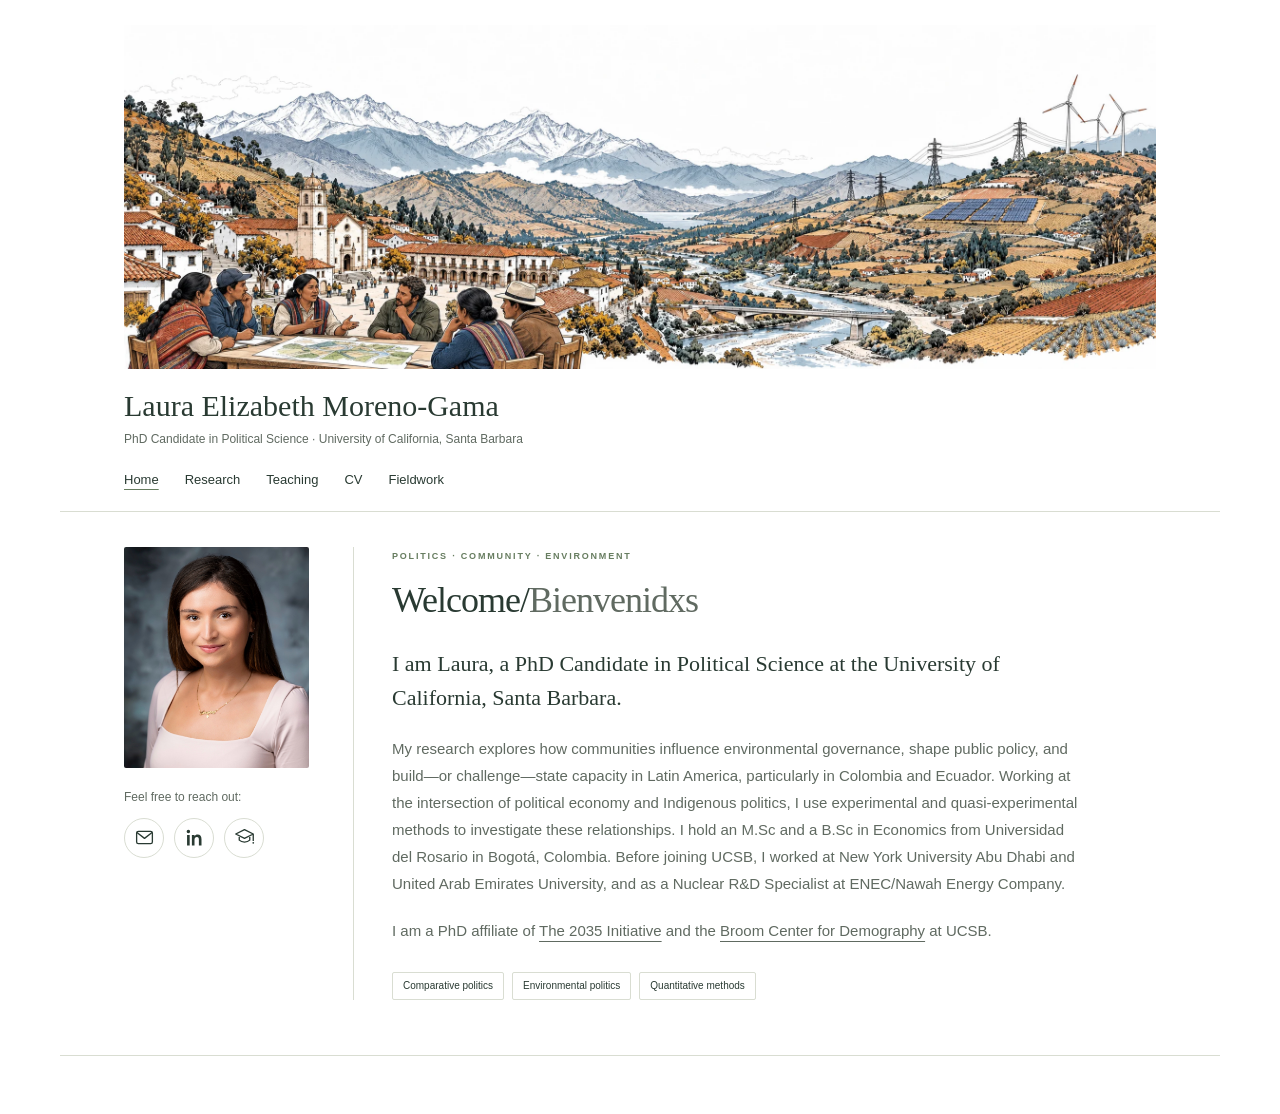
==== commit 98b8e8bc: "Remove Life outside academia page and navigation links" ====
--- a/index.html
+++ b/index.html
@@ -13,7 +13,7 @@
   <header class="header">
     <figure class="research-banner"><img src="assets/community-energy-banner.webp" width="2048" height="683" alt="Illustrated Andean landscape with Indigenous community leaders discussing a land plan, a town, river, farmland, solar panels, and wind turbines." fetchpriority="high"></figure>
     <a class="wordmark" href="index.html" aria-label="Laura Elizabeth Moreno-Gama, home">Laura Elizabeth Moreno-Gama<span>PhD Candidate in Political Science · University of California, Santa Barbara</span></a>
-    <nav aria-label="Main navigation"><a href="index.html" aria-current="page">Home</a><a href="research.html">Research</a><a href="teaching.html">Teaching</a><a href="cv.html">CV</a><a href="fieldwork.html">Fieldwork</a><a href="life.html">Life outside academia</a></nav>
+    <nav aria-label="Main navigation"><a href="index.html" aria-current="page">Home</a><a href="research.html">Research</a><a href="teaching.html">Teaching</a><a href="cv.html">CV</a><a href="fieldwork.html">Fieldwork</a></nav>
   </header>
   <main id="main" class="home-layout">
     <aside class="profile-sidebar" aria-label="Profile and contact information">
--- a/assets/style.css
+++ b/assets/style.css
@@ -110,3 +110,10 @@
 .cv-download:hover{background:var(--sage);border-color:var(--sage)}
 @media(min-width:651px){.personal-page:has(.education-layout){max-width:none}.education-layout{grid-template-columns:minmax(0,1fr) auto}}
 @media(max-width:650px){.cv-download{max-width:100%;padding:18px 22px}}
+
+/* Compact teaching headings and brief course overviews. */
+.teaching-page #teaching-title{font-size:32px;line-height:1.2}
+.teaching-page>h2{font-size:22px;letter-spacing:-.3px}
+.teaching-page .course-title{font-size:16px;font-weight:600}
+.teaching-page .course-description{font-size:14px;line-height:1.65;margin:8px 0 0}
+@media(max-width:650px){.teaching-page #teaching-title{font-size:28px}.teaching-page>h2{font-size:20px}}
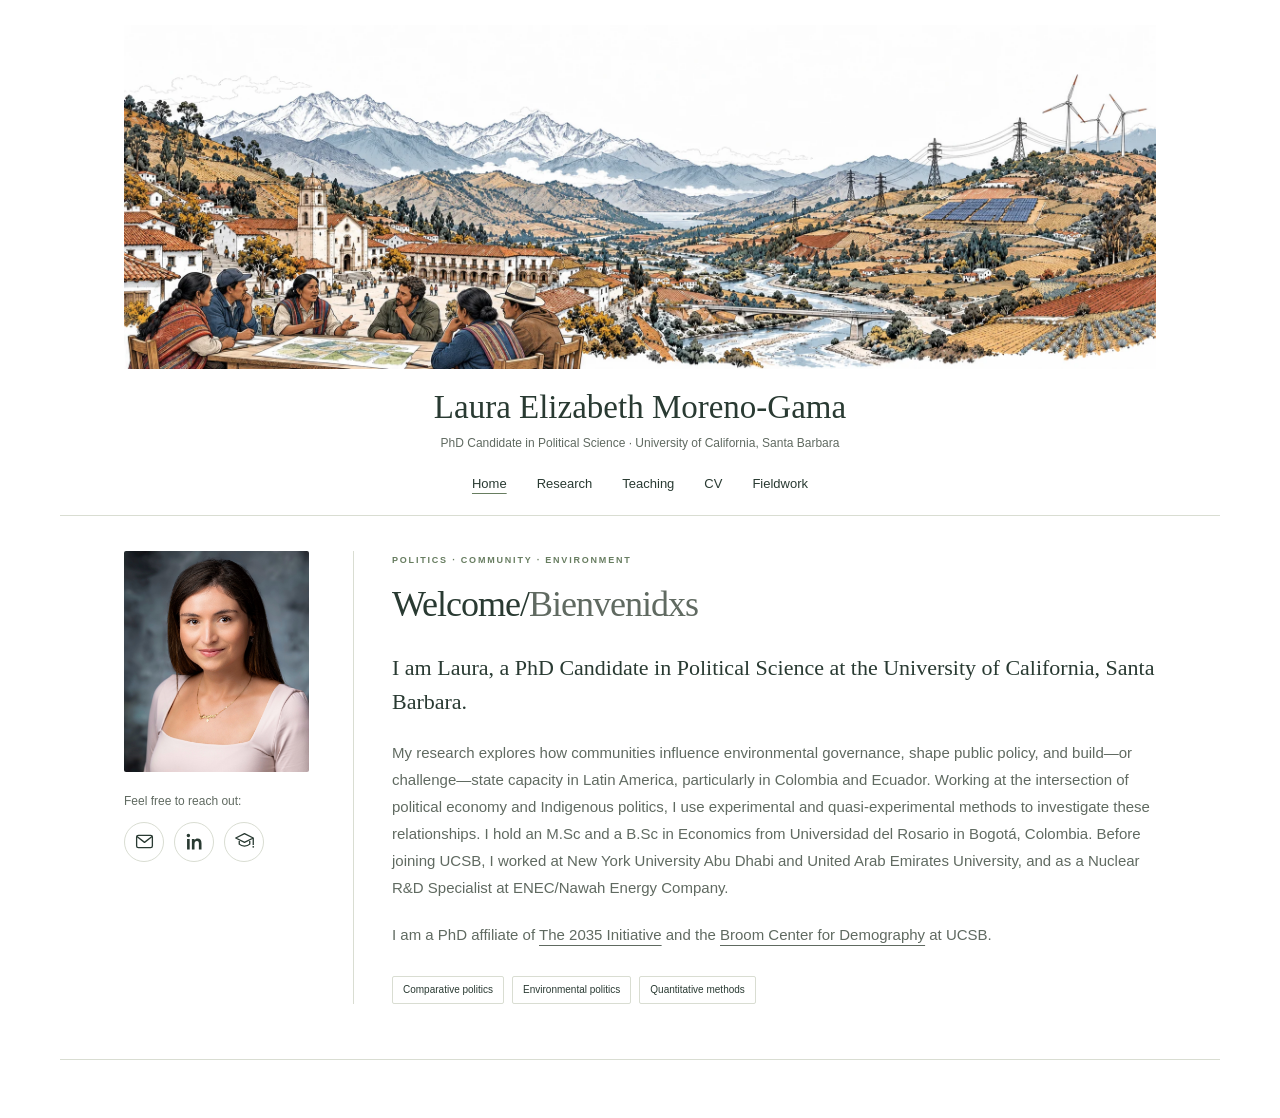
==== commit 8b1c35e9: "Increase the home page name by three pixels" ====
--- a/index.html
+++ b/index.html
@@ -8,7 +8,7 @@
   <title>Laura Elizabeth Moreno-Gama · Political Science</title>
   <link rel="stylesheet" href="assets/style.css">
 </head>
-<body>
+<body class="home-page">
   <a class="skip" href="#main">Skip to content</a>
   <header class="header">
     <figure class="research-banner"><img src="assets/community-energy-banner.webp" width="2048" height="683" alt="Illustrated Andean landscape with Indigenous community leaders discussing a land plan, a town, river, farmland, solar panels, and wind turbines." fetchpriority="high"></figure>
--- a/assets/style.css
+++ b/assets/style.css
@@ -25,7 +25,7 @@
 @media(max-width:900px){.header{flex-wrap:wrap}.hero{gap:35px}.portrait-frame{height:320px}.wordmark{font-size:19px}}
 @media(max-width:650px){.hero{grid-template-columns:1fr;min-height:0;padding:40px 0;gap:32px}.hero h1{font-size:43px}.portrait{max-width:265px}.portrait-frame{height:270px}.hero .eyebrow{margin-bottom:20px}.home-links{gap:12px;margin-top:25px}.home-links span{margin-left:12px}nav{gap:17px;justify-content:flex-start;font-size:12px}.section{padding:42px 0;min-height:0}.research-heading{display:block}.section h1{font-size:36px}.roots-note{gap:15px}footer{padding-top:22px}}
 
-.profile-details{max-width:760px;padding:0 0 50px;color:var(--muted);font-size:15px}.profile-details h2{color:var(--ink);font-size:30px}.profile-details li{margin:10px 0}.profile-details ul{padding-left:20px}.project-list{max-width:850px}.project{padding:27px 0;border-top:1px solid var(--line)}.project h3{font-size:26px;line-height:1.3}.project p{font-size:14px;color:var(--muted)}.project .eyebrow{font-size:9px;margin-bottom:12px}.research-intro{max-width:650px;color:var(--muted);margin-bottom:45px}.education-list>div{display:grid;grid-template-columns:140px 1fr;gap:20px;padding:20px 0;border-top:1px solid var(--line)}.education-list dd{color:var(--ink)}a.cv-placeholder{text-decoration:none}a.cv-placeholder:hover{background:var(--wash)}.contact-list a{overflow-wrap:anywhere}@media(max-width:650px){.education-list>div{grid-template-columns:1fr;gap:6px}.project h3{font-size:24px}.profile-details{padding-bottom:35px}}
+.profile-details{max-width:760px;padding:0 0 50px;color:var(--muted);font-size:15px}.profile-details h2{color:var(--ink);font-size:30px}.profile-details li{margin:10px 0}.profile-details ul{padding-left:20px}.project-list{max-width:none}.project{padding:27px 0;border-top:1px solid var(--line)}.project h3{font-size:26px;line-height:1.3}.project p{font-size:14px;color:var(--muted)}.project .eyebrow{font-size:9px;margin-bottom:12px}.research-intro{max-width:650px;color:var(--muted);margin-bottom:45px}.education-list>div{display:grid;grid-template-columns:140px 1fr;gap:20px;padding:20px 0;border-top:1px solid var(--line)}.education-list dd{color:var(--ink)}a.cv-placeholder{text-decoration:none}a.cv-placeholder:hover{background:var(--wash)}.contact-list a{overflow-wrap:anywhere}@media(max-width:650px){.education-list>div{grid-template-columns:1fr;gap:6px}.project h3{font-size:24px}.profile-details{padding-bottom:35px}}
 
 /* White surfaces and a simple, uncropped portrait. */
 .portrait-photo{display:block;width:100%;max-width:320px;height:auto;margin:0 auto;border-radius:2px}
@@ -49,7 +49,7 @@
 .sidebar-email{font-size:11px;overflow-wrap:anywhere}
 .profile-sidebar .home-roots{font-family:Arial,Helvetica,sans-serif;font-size:10px;gap:8px;margin:20px 0 0}
 .profile-sidebar .colombia-mark{width:18px;height:12px}
-.welcome{padding-top:2px;max-width:690px}
+.welcome{padding-top:2px;max-width:none}
 .welcome .eyebrow{font-size:9px;margin-bottom:14px}
 .welcome h1{font-size:36px;letter-spacing:-1px;line-height:1.25;margin:0 0 24px}
 .welcome h1 span{color:var(--muted)}
@@ -60,7 +60,7 @@
 @media(max-width:650px){.header{padding-top:18px;padding-bottom:18px}.research-banner{margin-bottom:15px}.research-banner figcaption{display:block;font-size:9px}.research-banner figcaption span{display:block;margin-top:3px}.wordmark{font-size:25px}.wordmark span{font-size:11px;max-width:290px}.header nav{gap:20px;margin-top:17px;font-size:12px}.home-layout{grid-template-columns:1fr;gap:26px;padding-top:25px;padding-bottom:35px}.profile-sidebar{border-right:0;border-bottom:1px solid var(--line);padding:0 0 22px;display:grid;grid-template-columns:108px minmax(0,1fr);column-gap:20px;align-content:start}.profile-sidebar .portrait-photo{grid-column:1;grid-row:1/5;width:108px;margin:0}.sidebar-name{grid-column:2;font-size:19px;margin:0 0 8px}.sidebar-affiliation{grid-column:2;margin:0 0 8px;font-size:11px}.sidebar-email{grid-column:2;font-size:10px}.profile-sidebar .home-roots{grid-column:2;margin:12px 0 0;font-size:9px;flex-wrap:wrap;gap:6px}.welcome h1{font-size:31px}.welcome p.welcome-lead{font-size:21px}.welcome p:not(.eyebrow){font-size:14px}.welcome .home-links{gap:10px}.welcome .home-links span{margin-left:10px}}
 
 /* A single biography, with personal stories and fieldwork on their own pages. */
-.personal-page,.fieldwork-page{max-width:780px;min-height:0}
+.personal-page,.fieldwork-page{max-width:none;min-height:0}
 .personal-page h2,.fieldwork-page h2{font-size:27px;line-height:1.3}
 .personal-page p:not(.eyebrow),.fieldwork-page p:not(.eyebrow){font-size:15px;color:var(--muted);line-height:1.85}
 .personal-detail{margin-top:35px;padding-top:10px;border-top:1px solid var(--line)}
@@ -86,13 +86,13 @@
 @media(max-width:650px){.profile-sidebar .portrait-photo{grid-row:1/3}.profile-sidebar .reach-out{grid-column:2;align-self:end;margin:0 0 10px}.profile-sidebar .profile-links{grid-column:2;align-self:start;margin-top:0}}
 
 /* Consistent typography across all Research sections. */
-.research-page{--research-heading-size:32px;--paper-title-size:26px;--research-text-size:14px}
+.research-page{--research-heading-size:var(--page-heading-size);--paper-title-size:26px;--research-text-size:14px}
 .research-page>section>h1,.research-page>section>h2{font-size:var(--research-heading-size);line-height:1.2;letter-spacing:-1px;margin:20px 0 30px}
 .research-page .project h2,.research-page .project h3{font-size:var(--paper-title-size);line-height:1.3;letter-spacing:-.5px;margin:0 0 18px}
 .research-page .project p,.research-page .project a{font-size:var(--research-text-size)}
 .research-note{font-size:12px;color:var(--muted);margin:0 0 25px}
-.research-publications,.research-early-work{max-width:850px;padding-bottom:45px}
-@media(max-width:650px){.research-page{--research-heading-size:28px;--paper-title-size:24px}}
+.research-publications,.research-early-work{max-width:none;padding-bottom:45px}
+@media(max-width:650px){.research-page{--paper-title-size:24px}}
 
 .paper-links{display:flex;flex-wrap:wrap;gap:12px 24px}
 
@@ -112,8 +112,35 @@
 @media(max-width:650px){.cv-download{max-width:100%;padding:18px 22px}}
 
 /* Compact teaching headings and brief course overviews. */
-.teaching-page #teaching-title{font-size:32px;line-height:1.2}
+.personal-page>h1,.fieldwork-page>h1{font-size:var(--page-heading-size);line-height:1.2}
 .teaching-page>h2{font-size:22px;letter-spacing:-.3px}
 .teaching-page .course-title{font-size:16px;font-weight:600}
 .teaching-page .course-description{font-size:14px;line-height:1.65;margin:8px 0 0}
-@media(max-width:650px){.teaching-page #teaching-title{font-size:28px}.teaching-page>h2{font-size:20px}}
+@media(max-width:650px){.teaching-page>h2{font-size:20px}}
+
+/* Fieldwork photography keeps the full frame visible. */
+.fieldwork-photo{margin:28px 0}
+.fieldwork-photo img{display:block;width:100%;max-width:440px;height:auto;margin:0 auto;border-radius:3px}
+.fieldwork-photo figcaption{font-size:12px;letter-spacing:0;line-height:1.5;margin-top:10px}
+@media(max-width:650px){.fieldwork-photo{margin:22px 0}.fieldwork-photo img{max-width:100%}}
+
+/* A responsive gallery with uncropped fieldwork photographs. */
+.fieldwork-gallery{display:grid;grid-template-columns:repeat(2,minmax(0,1fr));gap:16px;margin:28px 0;align-items:start}
+.fieldwork-gallery a{display:block;min-width:0}
+.fieldwork-gallery img{display:block;width:100%;height:auto}
+@media(max-width:650px){.fieldwork-gallery{grid-template-columns:1fr;gap:14px;margin:22px 0}}
+
+/* Center the identity and main navigation beneath the banner. */
+.header>.wordmark{text-align:center}
+.header>.wordmark span{max-width:none;margin-left:auto;margin-right:auto}
+.header>nav{justify-content:center;align-items:center;column-gap:30px;row-gap:14px}
+@media(max-width:650px){.header>.wordmark span{max-width:320px}.header>nav{column-gap:22px;row-gap:14px}}
+
+/* Shared section-title scale across Research, Teaching, Education, and Fieldwork. */
+:root{--page-heading-size:32px}
+@media(max-width:650px){:root{--page-heading-size:28px}}
+
+/* A slightly larger name on the home page. */
+.home-page .wordmark{font-size:33px}
+@media(max-width:900px){.home-page .wordmark{font-size:31px}}
+@media(max-width:650px){.home-page .wordmark{font-size:28px}}
